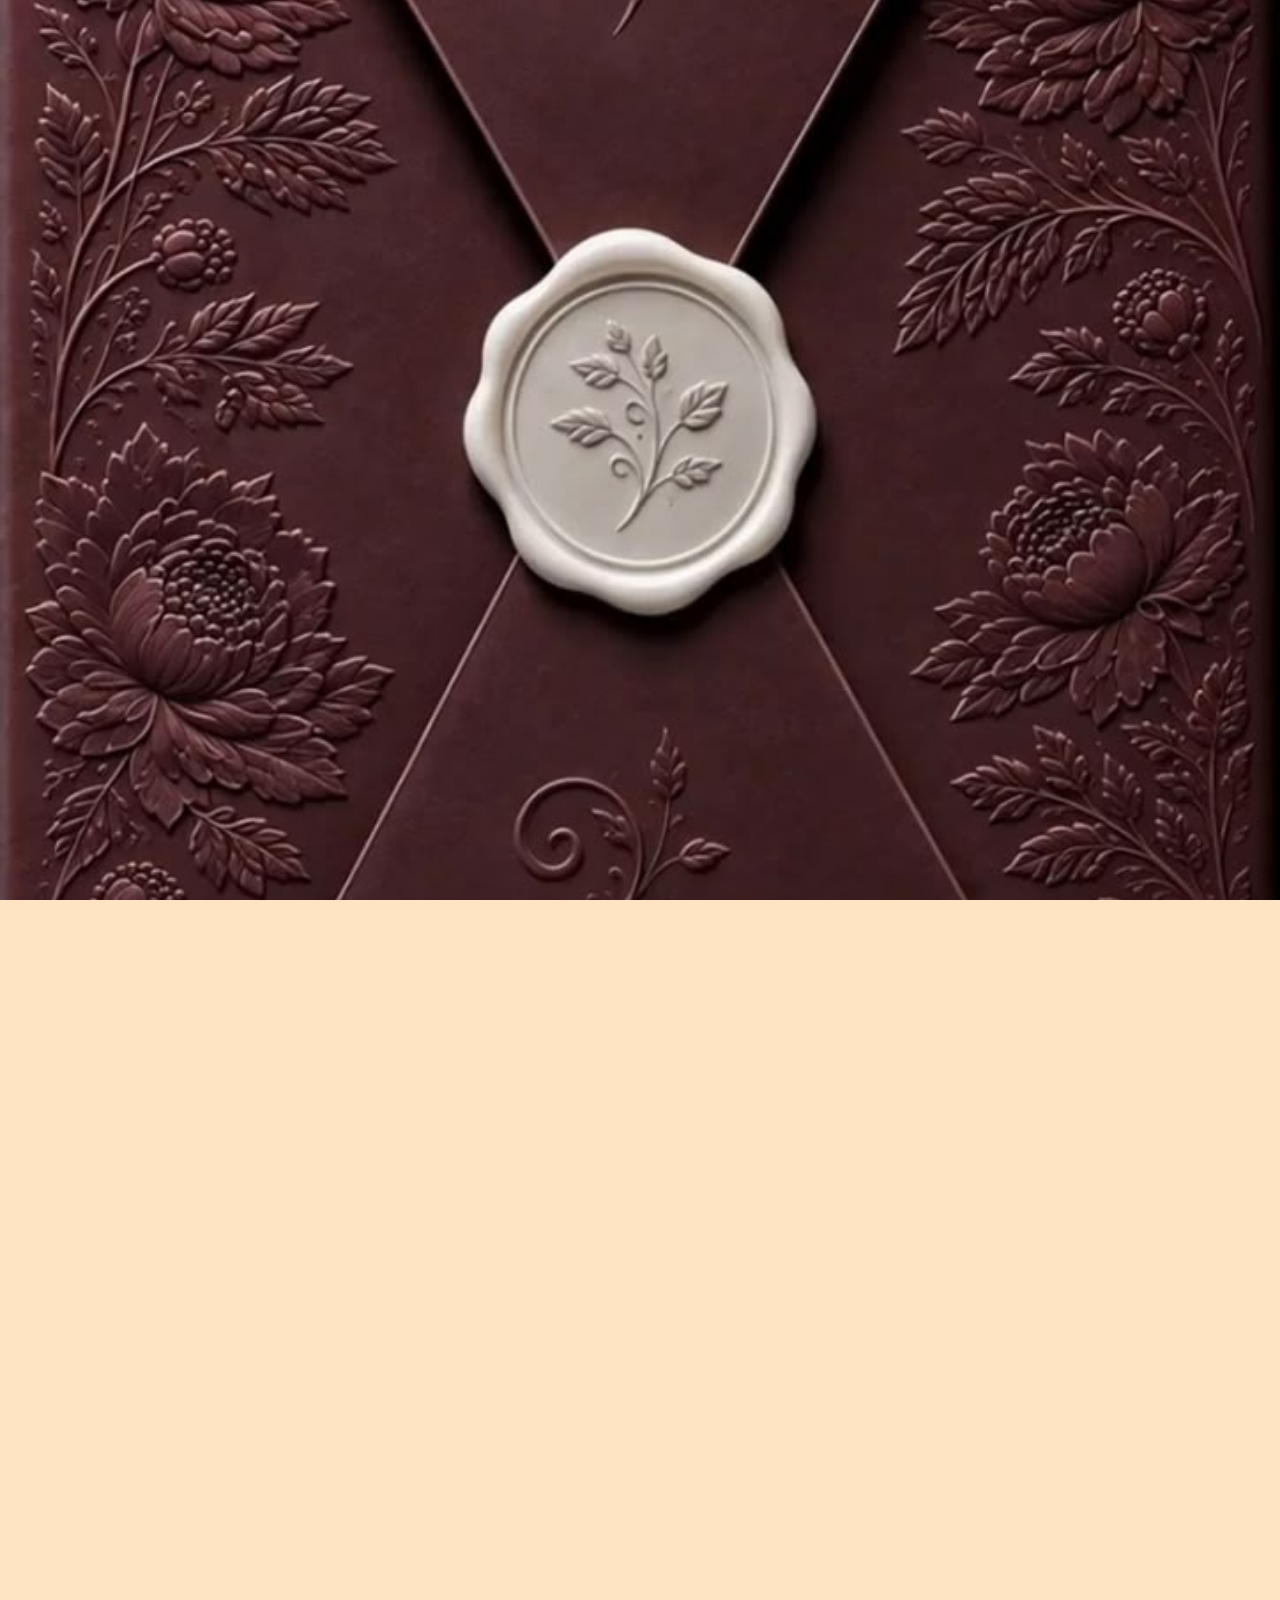
==== index.html @ c6a5c901 "fix" ====
<!DOCTYPE html>
<html lang="ar" dir="rtl">
<head>
    <meta charset="UTF-8">
    <meta name="viewport" content="width=device-width, initial-scale=1.0, maximum-scale=1.0, user-scalable=no">
    <title>Royal Wedding</title>
    <link rel="stylesheet" href="style.css">
</head>
<body>

    <!-- 1. شاشة الظرف (ثابتة في الأول لحد ما تدوسي عليها) -->
    <div id="envelope-screen" class="envelope-screen">
        <div class="envelope-container" id="envelope-box">
            <video id="envelope-video" playsinline webkit-playsinline>
                <source src="opening2.mp4" type="video/mp4">
            </video>
            <img src="posterred.jfif" alt="Poster" id="envelope-poster">
        </div>
    </div>

    <!-- 2. الصفحة الطويلة اللي هتعملي فيها scroll براحتك (فيها الفيديو وتحته الصورة) -->




     <div id="main-scroll-page" class="scroll-page hidden">

        <!-- قسم الصورة تحته مباشرة (تظهر وأنتِ بتعملي scroll) -->
        <div class="image-section">

            <img src="page1.jfif" alt="Second Page Invitation" class="full-width-image">
              <div class="date-overlay">30/11/2026</div>
        </div>

    </div>

<div class="image-section countdown-section">
    <img src="page2.jfif" alt="Countdown and Location" class="full-width-image">
    
    <!-- العداد (كل خانة ليها مكان مستقل عشان تحركيها براحتك) -->
    <div class="countdown-overlay">
        <div class="time-item time-days">
            <span id="days">00</span>
           
        </div>
        <div class="time-item time-hours">
            <span id="hours">00</span>
           
        </div>
        <div class="time-item time-minutes">
            <span id="minutes">00</span>
          
        </div>
        <div class="time-item time-seconds">
            <span id="seconds">00</span>
           
        </div>
    </div>

    <!-- زرار جوجل ماب الجديد (صغير ومنسق جوه اللوحة اليمين) -->
    <a href="https://maps.app.goo.gl/DkR37phu4sgSC7xq5?g_st=iw" target="_blank" class="location-overlay">
        <div class="location-content">
            <svg class="loc-icon" viewBox="0 0 24 24" width="20" height="20" stroke="currentColor" stroke-width="2" fill="none" stroke-linecap="round" stroke-linejoin="round"><path d="M21 10c0 7-9 13-9 13s-9-6-9-13a9 9 0 0 1 18 0z"></path><circle cx="12" cy="10" r="3"></circle></svg>
            <span>GOOGLE MAPS</span>
        </div>
    </a>
</div>





<!-- الصفحة الثالثة (صورة جديدة) -->
<div class="image-section third-page-section">
    <img src="page3.jfif" alt="Page Three Design" class="full-width-image">
</div>


    <script src="script.js"></script>
</body>
</html>
---- style.css ----
* {
    box-sizing: border-box;
    margin: 0;
    padding: 0;
}

body, html {
    width: 100%;
    height: 100%;
    background-color: bisque;
    overflow-x: hidden;
}

/* في البداية قفلنا السكرول لحد ما الظرف يتفتح */
body.lock-scroll {
    overflow: hidden;
}

/* شاشة الظرف المغلقة أول ما تفتحي الموقع */
.envelope-screen {
    position: fixed;
    top: 0;
    left: 0;
    width: 100vw;
    height: 100vh;
    height: 100dvh;
    z-index: 100;
    background: #000;
    display: flex;
    justify-content: center;
    align-items: center;
    transition: opacity 0.5s ease;
}

.envelope-container {
    position: relative;
    width: 100vw;
    height: 100vh;
    height: 100dvh;
    cursor: pointer;
}

#envelope-video, #envelope-poster {
    width: 100%;
    height: 100%;
    object-fit: cover;
    position: absolute;
    top: 0;
    left: 0;
}

#envelope-poster {
    z-index: 2;
    transition: opacity 0.4s ease;
}

.hidden {
    opacity: 0;
    pointer-events: none;
    display: none !important;
}

/* الصفحة الطويلة اللي بتقبل السكرول */
.scroll-page {
    width: 100vw;
    min-height: 100vh;
    background-color: beige;
}

/* قسم الفيديو (واخد الشاشة كلها) */
.video-section {
    width: 100vw;
    height: 100vh;
    height: 100dvh;
}

.video-section video {
    width: 100%;
    height: 100%;
    object-fit: cover;
}

/* قسم الصورة (تحت الفيديو مباشرة، تنزلي لها بالـ Scroll) */
.image-section {
    width: 100vw;
    display: flex;
    justify-content: center;
    align-items: flex-start;
    background-color: beige;
}

.full-width-image {
    width: 100%;
    height: auto;
    display: block;
}




/* Mek sure se di image-section na di anchor fɔ di absolute positioning */
.image-section {
    position: relative;
    width: 100%;
    max-width: 800px; /* Yu fit adjust dis to fit yu layout */
    margin: 0 auto;
    text-align: center;
}

/* Style fɔ di text we de ovri di date sign */
.image-section .date-overlay {
    position: absolute;
    top: 67%;  /* Yu fit adjust dis if e nɔ de exact na di fra8 */
    left: 75%; /* Yu fit adjust dis tu */
    transform: translate(-50%, -50%);
    
    /* Text kɔlɔ ɛn style - Wi yuz cream/gold kɔlɔ make e bayen wɛl wɛl fɔ di dark wood */
    color: #f3e5ab; 
    font-family: 'Times New Roman', Times, serif;
    font-size: 5.5vw; /* Responsive size fɔ big screen */
    font-weight: bold;
    text-shadow: 2px 2px 4px rgba(0, 0, 0, 0.9); /* Strong shadow make e bayen clear */
    letter-spacing: 2px;
    z-index: 10;
}

/* Media query fɔ smɔl mobile screen make di text nɔ bi too big */
@media (max-width: 768px) {
    .image-section .date-overlay {
        font-size: 20px; /* Fixed clear size fɔ mobile fon */
    }
}









.countdown-section {
    position: relative;
    width: 100%;
    max-width: 900px;
    margin: 0 auto;
    text-align: center;
}

.full-width-image {
    width: 100%;
    height: auto;
    display: block;
}

/* لو حابة تحركي العداد كله مع بعضه يمين/شمال أو فوق/تحت */
.countdown-overlay {
    position: absolute;
    top: 55%;
    left: 27.5%;
    transform: translate(-50%, -50%);
    width: 32%;
    height: 35%;
}

/* 
  كل رقم وكلمة تحتها بقوا في ديف لوحدهم 
  تقدري تغيري top و left لكل واحد لوحده عشان يجي في نص المربع بتاعه بالضبط!
*/

/* 1. الأيام (DAYS) */
.time-days {
    position: absolute;
    top: 15%;   /* تحكمي في الارتفاع من هنا */
    left: 18%;  /* تحكمي في اليمين والشمال من هنا */
    text-align: center;
}

/* 2. الساعات (HOURS) */
.time-hours {
    position: absolute;
    top: 15%;
    left: 72%;
    text-align: center;
}

/* 3. الدقائق (MINUTES) */
.time-minutes {
    position: absolute;
    top: 60%;
    left: 18%;
    text-align: center;
}

/* 4. الثواني (SECONDS) */
.time-seconds {
    position: absolute;
    top: 60%;
    left: 72%;
    text-align: center;
}

/* شكل الأرقام (لون ذهبي وواضح وجميل) */
.time-item span {
    color: #dfbe7d; /* لون ذهبي رايق */
    font-family: 'Times New Roman', Times, serif;
    font-size: 5.5vw;
    font-weight: bold;
    text-shadow: 2px 2px 4px rgba(0, 0, 0, 0.8); /* عشان تظهر بوضوح فوق الخلفية */
    display: block;
}



/* --- زرار جوجل ماب (مضبوط وشيك جوه اللوحة اليمين بس ومن غير overlay كبير) --- */
.location-overlay {
    position: absolute;
    top: 58%;      /* مكان الزرار جوه اللوحة اليمين */
    left: 72.5%;
    transform: translate(-50%, -50%);
    width: 24%;    /* عرض صغير ومناسب جداً */
    height: 15%;   /* ارتفاع صغير ومش ماذي للعين */
    display: flex;
    align-items: center;
    justify-content: center;
    text-decoration: none;
    color: #dfbe7d;
    background: rgba(40, 30, 20, 0.4); /* خلفية خفيفة كلاسيك */
    border: 1px solid rgba(223, 190, 125, 0.5); /* إطار ذهبي رقيق */
    border-radius: 8px;
    transition: 0.3s;
}

.location-overlay:hover {
    background: rgba(40, 30, 20, 0.7);
    border-color: #dfbe7d;
}

.location-content {
    display: flex;
    align-items: center;
    gap: 8px;
    font-family: 'Times New Roman', Times, serif;
    font-size: 1vw;
    font-weight: bold;
    text-shadow: 1px 1px 2px rgba(0, 0, 0, 0.9);
}

.loc-icon {
    color: #dfbe7d;
}

/* للموبايل */
@media (max-width: 768px) {
    .time-item span {
        font-size: 18px;
    }
    .time-item label {
        font-size: 8px;
    }
    .location-content {
        font-size: 10px;
    }
}









.countdown-section {
    position: relative;
    width: 100%;
    max-width: 900px;
    margin: 0 auto;
    text-align: center;
}

.full-width-image {
    width: 100%;
    height: auto;
    display: block;
}

/* حاوية العداد الكلية */
.countdown-overlay {
    position: absolute;
    top: 55%;
    left: 27.5%;
    transform: translate(-50%, -50%);
    width: 34%;
    height: 38%;
}

/* أماكن المربعات الأربعة (تقدري تغيري top و left براحتك لو حابة ترحليهم سنة) */
.time-days {
    position: absolute;
    top: 20%;
    left: 18%;
    text-align: center;
}

.time-hours {
    position: absolute;
    top: 20%;
    left: 72%;
    text-align: center;
}

.time-minutes {
    position: absolute;
    top: 58%;
    left: 18%;
    text-align: center;
}

.time-seconds {
    position: absolute;
    top: 58%;
    left: 72%;
    text-align: center;
}

/* شكل الأرقام: كبرنا حجم الخط واستخدمنا لون ذهبي قوي مع ظل عالي عشان يظهر واضح ومقروء */
.time-item span {
    color: rgb(63, 39, 8); /* لون ذهبي غني وواضح جداً */
    font-family: 'Times New Roman', Times, serif;
    font-size: 38px; /* استخدمنا بيكسل عشان يثبت حجمه ويكبر بوضوح تام مهما كان الشاشة */
    font-weight: 900;
  
    display: block;
    line-height: 1.1;
}

/* شكل الكلمات (DAYS, HOURS...) */
.time-item label {
    color: rgb(163, 141, 14); /* بني غامق كلاسيك يناسب اللوحة وشكل الديزل القديم، أو ممكن تخليه ذهبي لو تحبي */
    font-family: 'Times New Roman', Times, serif;
    font-size: 11px;
    font-weight: bold;
    letter-spacing: 1.5px;
    display: block;
    margin-top: 4px;
}

/* --- زرار جوجل ماب (مظبوط جوه الإطار اليمين بالظبط) --- */
.location-overlay {
    position: absolute;
    top: 53%;      /* رفعناه شوية عشان يبقى في نص الـ Box اليمين بالضبط زي ما ظهر في صورتك الأخيرة */
    left: 72.5%;
    transform: translate(-50%, -50%);
    width: 25%;
    height: 16%;
    display: flex;
    align-items: center;
    justify-content: center;
    text-decoration: none;
    color: #4a3b2c;
    background: rgba(245, 235, 220, 0.6); /* خلفية ورقية خفيفة رايقة */
    border: 1px solid rgba(180, 150, 100, 0.6);
    border-radius: 6px;
    box-shadow: 0 4px 6px rgba(0,0,0,0.1);
    transition: 0.3s;
}

.location-overlay:hover {
    background: rgba(245, 235, 220, 0.9);
    border-color: #e5c158;
}

.location-content {
    display: flex;
    align-items: center;
    gap: 6px;
    font-family: 'Times New Roman', Times, serif;
    font-size: 13px;
    font-weight: bold;
}

.loc-icon {
    color: #8c6d33;
}

/* ميديا كويري للموبايل الصغير عشان يفضل مظبوط */
@media (max-width: 768px) {
    .time-item span {
        font-size: 24px;
    }
    .time-item label {
        font-size: 9px;
    }
    .location-content {
        font-size: 10px;
    }
}


.third-page-section {
    position: relative;
    width: 100%;
    max-width: 900px;
    margin: 0px auto 0 auto; /* مسافة بينها وبين الصفحة اللي فوقها */
    text-align: center;
}
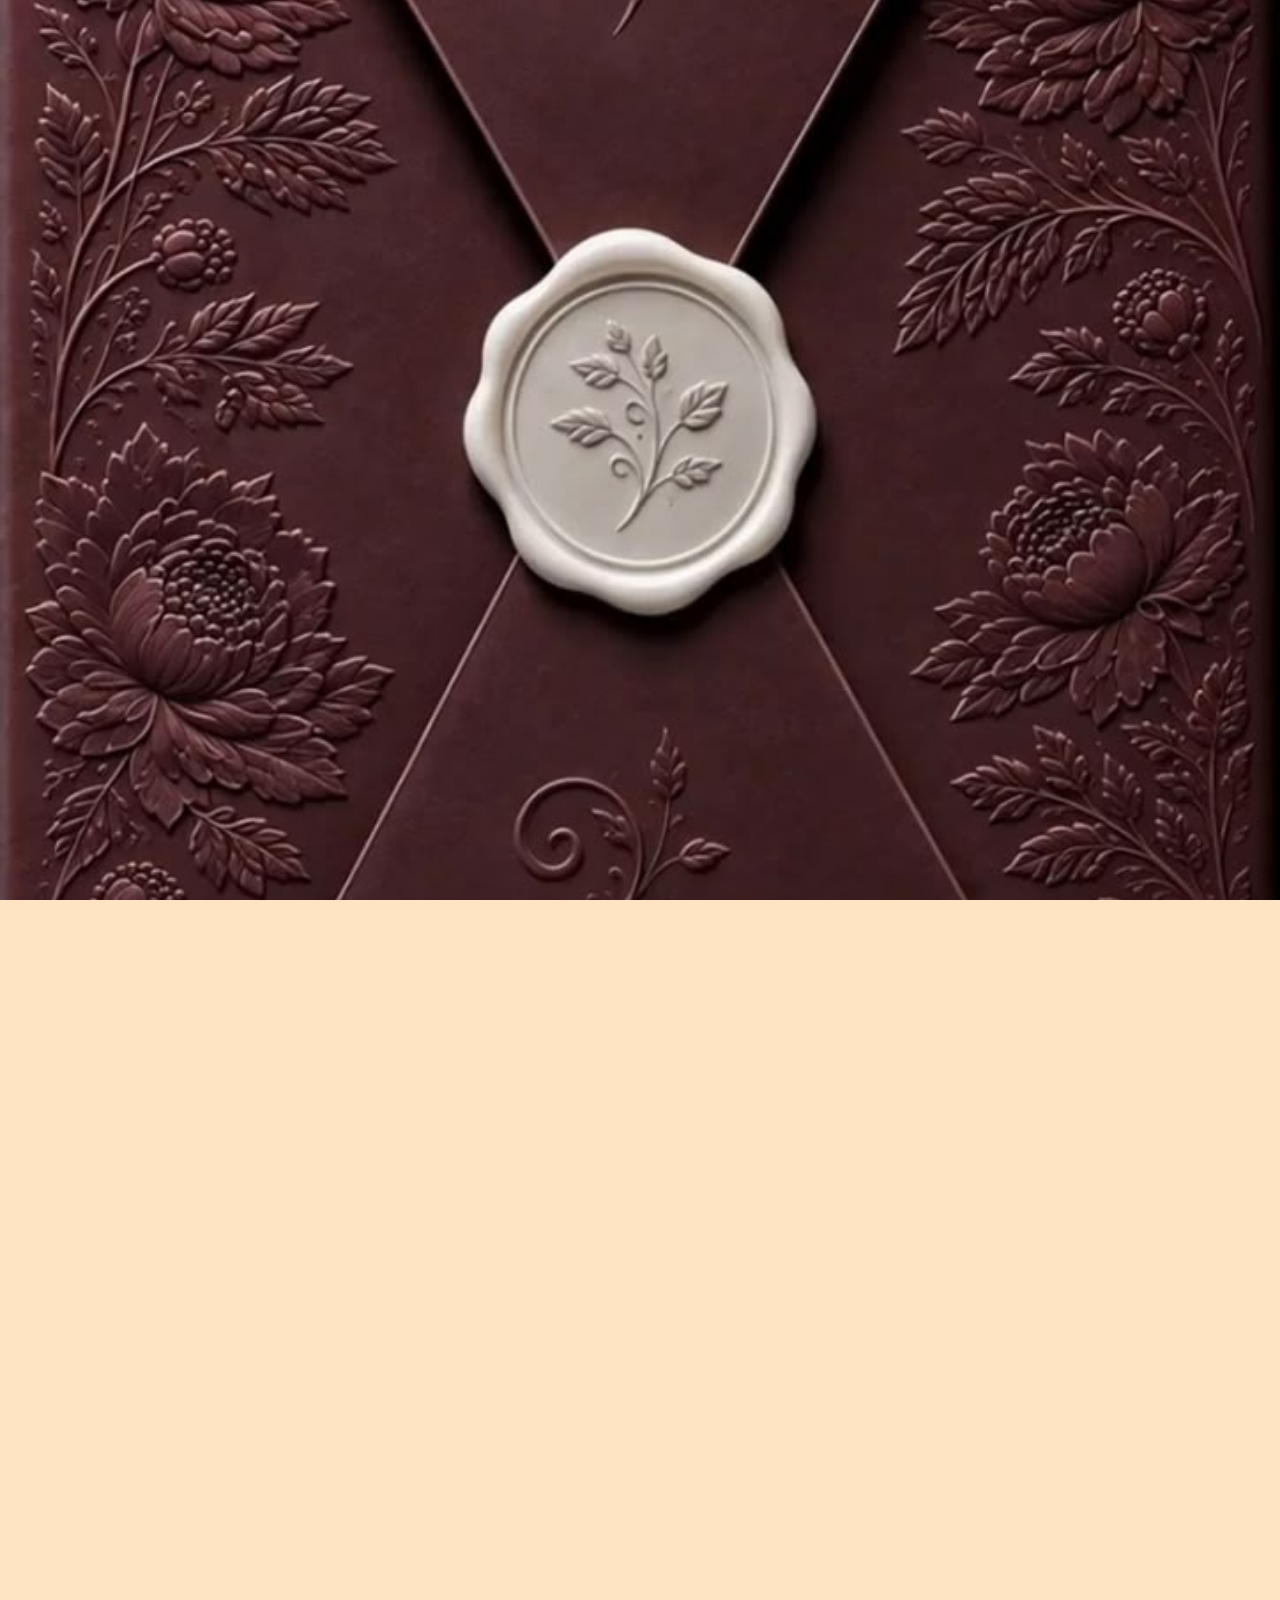
==== commit 7336ff6a: "fix" ====
--- a/index.html
+++ b/index.html
@@ -7,7 +7,7 @@
     <link rel="stylesheet" href="style.css">
 </head>
 <body>
-
+ <audio id="bg-music" src="./اغنية هتدلع - موقع مطبعه.mp3" loop></audio>
     <!-- 1. شاشة الظرف (ثابتة في الأول لحد ما تدوسي عليها) -->
     <div id="envelope-screen" class="envelope-screen">
         <div class="envelope-container" id="envelope-box">
@@ -29,7 +29,7 @@
         <div class="image-section">
 
             <img src="page1.jfif" alt="Second Page Invitation" class="full-width-image">
-              <div class="date-overlay">30/11/2026</div>
+              <div class="date-overlay">31/10/2026</div>
         </div>
 
     </div>
@@ -57,13 +57,18 @@
         </div>
     </div>
 
-    <!-- زرار جوجل ماب الجديد (صغير ومنسق جوه اللوحة اليمين) -->
-    <a href="https://maps.app.goo.gl/DkR37phu4sgSC7xq5?g_st=iw" target="_blank" class="location-overlay">
-        <div class="location-content">
-            <svg class="loc-icon" viewBox="0 0 24 24" width="20" height="20" stroke="currentColor" stroke-width="2" fill="none" stroke-linecap="round" stroke-linejoin="round"><path d="M21 10c0 7-9 13-9 13s-9-6-9-13a9 9 0 0 1 18 0z"></path><circle cx="12" cy="10" r="3"></circle></svg>
-            <span>GOOGLE MAPS</span>
-        </div>
+<div class="location-box-container">
+    <div class="location-details">
+        <h3 class="hall-title">قاعة</h3>
+        <h3 class="hall-name">Rastak Garden</h3>
+        <p class="hall-address">فيلا سعودي كورنيش الوراق<br>بعد نزلة دائري الوراق ب 500 متر</p>
+    </div>
+    
+    <a href="hhttps://maps.app.goo.gl/xovaKu5bLWLzZAHj6?g_st=iw" target="_blank" class="map-btn">
+        <svg class="loc-icon" viewBox="0 0 24 24" width="16" height="16" stroke="currentColor" fill="none">...</svg>
+        <span> GOOGLE MAPS</span>
     </a>
+</div>
 </div>
 
 
--- a/style.css
+++ b/style.css
@@ -404,4 +404,67 @@
     max-width: 900px;
     margin: 0px auto 0 auto; /* مسافة بينها وبين الصفحة اللي فوقها */
     text-align: center;
+}
+
+.location-box-container {
+    position: absolute;
+    top: 42%;
+    right: 7.5%;
+    width: 40%;
+    text-align: center;
+    z-index: 10;
+    display: flex;
+    flex-direction: column;
+    align-items: center;
+    justify-content: center;
+}
+
+.location-details {
+    margin-bottom: 18px;
+    color: #3b2f2f;
+    font-family: 'Amiri', 'Times New Roman', serif;
+}
+
+.hall-title {
+    margin: 0 0 2px 0;
+    font-size: 15px;
+    font-weight: normal;
+}
+
+.hall-name {
+    margin: 0 0 10px 0;
+    font-size: 19px;
+    font-weight: bold;
+}
+
+.hall-address {
+    margin: 0;
+    font-size: 12px;
+    line-height: 1.5;
+}
+
+.map-btn {
+    display: flex;
+    align-items: center;
+    justify-content: center;
+    gap: 8px;
+    width: 90%;
+    padding: 9px 12px;
+    background: #f4ebd0;
+    border: 1px solid #d4c4a8;
+    border-radius: 8px;
+    text-decoration: none;
+    color: #3b2f2f;
+    font-size: 12px;
+    font-weight: bold;
+    font-family: 'Amiri', 'Times New Roman', serif;
+    box-shadow: 0 3px 6px rgba(0,0,0,0.12);
+    transition: 0.3s;
+}
+
+.map-btn:hover {
+    background: #eae0c2;
+}
+body.lock-scroll {
+    overflow: hidden; /* بيقفل السكرول في الأول */
 }
